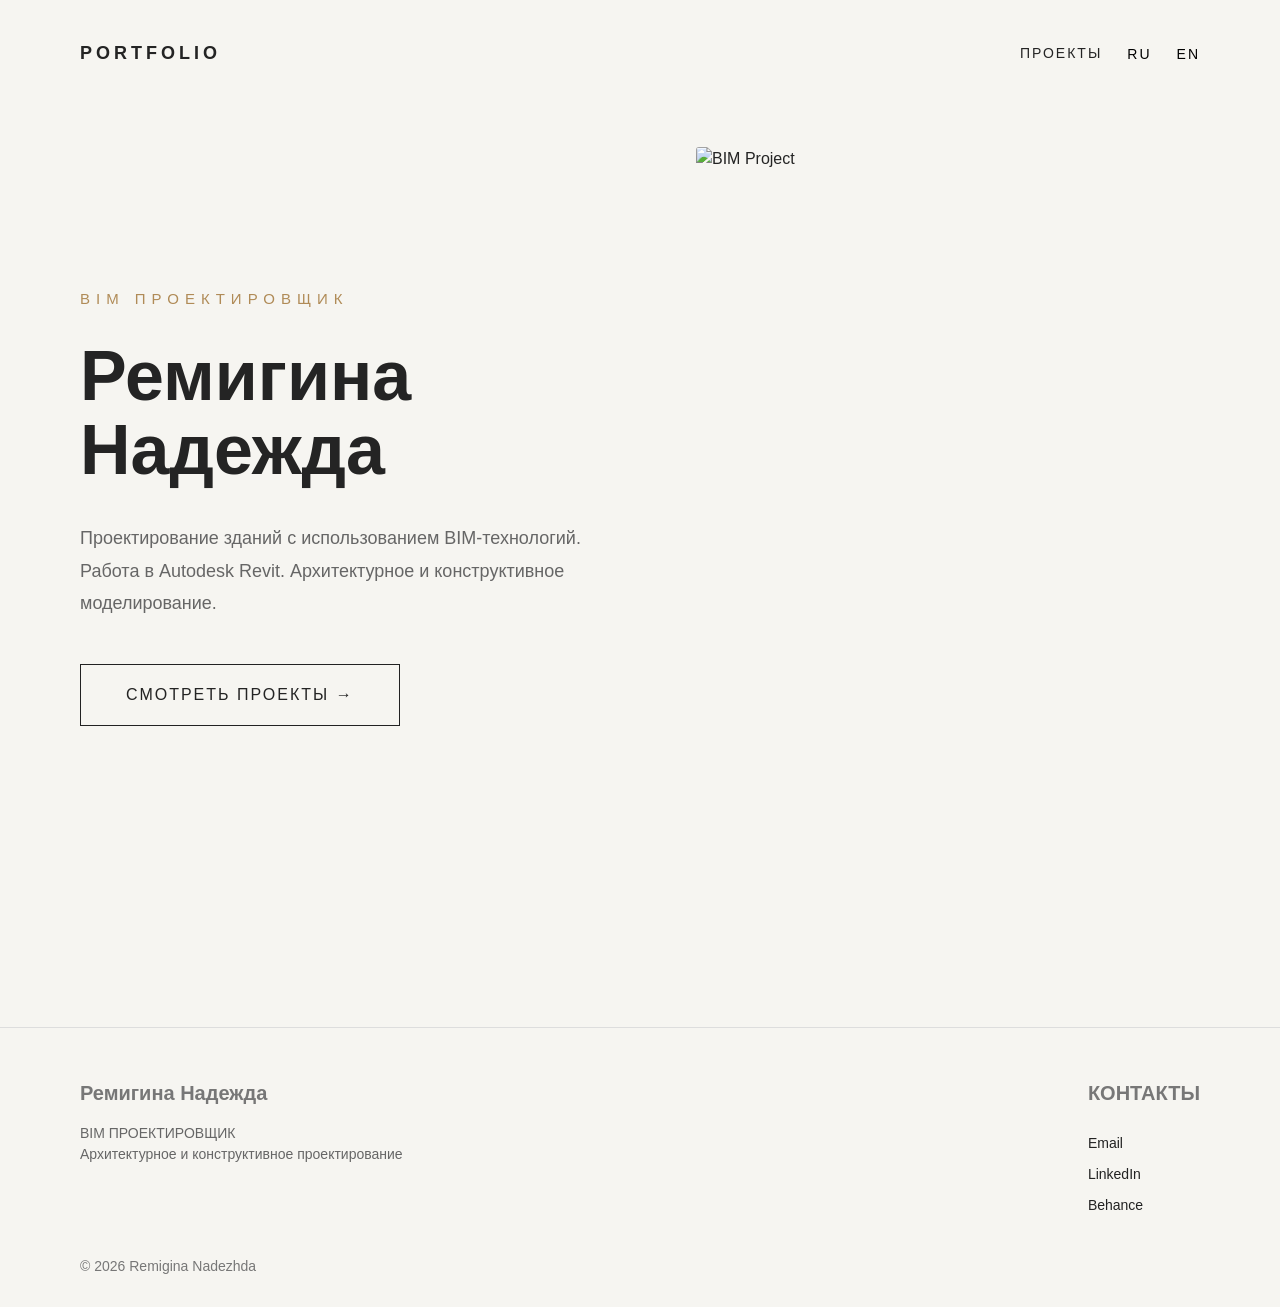
==== index.html @ 63d569bd "upload without photo" ====
<!DOCTYPE html>
<html lang="ru">


<head>

    <meta charset="UTF-8">

    <meta name="viewport" content="width=device-width, initial-scale=1.0">

    <title>
        Portfolio | BIM Designer
    </title>


    <!-- CSS -->

    <link rel="stylesheet" href="style.css">


</head>



<body>



<!-- =========================
HEADER
========================= -->


<header>


    <div class="logo">

        PORTFOLIO

    </div>



    <nav>


        <a href="projects.html"
           data-ru="ПРОЕКТЫ"
           data-en="PROJECTS">

        </a>



        <button id="ru">

            RU

        </button>



        <button id="en">

            EN

        </button>


    </nav>


</header>





<!-- =========================
HERO SECTION
========================= -->


<main>



<section class="hero">



    <div class="hero-text">



        <p class="profession"
           data-ru="BIM ПРОЕКТИРОВЩИК"
           data-en="BIM DESIGNER">

        </p>




        <h1
        data-ru="Ремигина Надежда"
        data-en="Remigina Nadezhda">

        </h1>





        <p class="hero-description"

        data-ru="Проектирование зданий с использованием BIM-технологий. Работа в Autodesk Revit. Архитектурное и конструктивное моделирование."

        data-en="Building design using BIM technologies. Autodesk Revit specialist. Architectural and structural modelling.">

        </p>





        <a class="main-button"

        href="projects.html"

        data-ru="СМОТРЕТЬ ПРОЕКТЫ →"

        data-en="VIEW PROJECTS →">


        </a>




    </div>







    <div class="hero-image">



        <!-- 
        Здесь будет главный визуал.
        Лучше всего:
        - жилой дом
        - красивый рендер
        - архитектурная подача

        -->



        <img 
        src="photo/Frame.jpg"
        alt="BIM Project">



    </div>





</section>


</main>






<!-- =========================
SCRIPT
========================= -->


<script src="script.js"></script>

<footer>


<div class="footer-content">



<div class="footer-info">


<h3

data-ru="Ремигина Надежда"

data-en="Remigina Nadezhda">

</h3>



<p

data-ru="BIM ПРОЕКТИРОВЩИК"

data-en="BIM DESIGNER">

</p>



<p

data-ru="Архитектурное и конструктивное проектирование"

data-en="Architectural and structural design">

</p>



</div>







<div class="footer-contact">


<h3

data-ru="КОНТАКТЫ"

data-en="CONTACT">

</h3>



<a href="#">
Email
</a>



<a href="#">
LinkedIn
</a>



<a href="#">
Behance
</a>



</div>



</div>







<div class="footer-bottom">


© 2026 Remigina Nadezhda


</div>



</footer>

</body>


</html>
---- style.css ----
* {
    margin: 0;
    padding: 0;
    box-sizing: border-box;
}


html {
    scroll-behavior: smooth;
}


body {

    font-family: "Manrope", Arial, sans-serif;

    background: #f6f5f1;

    color: #242424;

    line-height: 1.5;

}


img {

    max-width: 100%;

    display: block;

}


a {

    text-decoration: none;

    color: inherit;

}


/* =====================================
   HEADER (ВСЕ СТРАНИЦЫ)
===================================== */


header {

    width: 100%;

    padding: 40px 80px;

    display: flex;

    justify-content: space-between;

    align-items: center;

}



.logo {

    font-size: 18px;

    font-weight: 600;

    letter-spacing: 4px;

}



nav {

    display: flex;

    align-items: center;

    gap: 25px;

}



nav a {

    font-size: 14px;

    letter-spacing: 2px;

}



.language {

    display: flex;

    gap: 10px;

}



button {

    background: none;

    border: none;

    cursor: pointer;

    font-size: 14px;

    letter-spacing: 2px;

}



button:hover {

    color:#b08b57;

}


/* =====================================
   ГЛАВНАЯ СТРАНИЦА INDEX
===================================== */


.hero {


    min-height: calc(100vh - 100px);

    padding: 40px 80px;

    display:flex;

    align-items:center;

    justify-content:space-between;

    gap:50px;


}



.hero-text {

    width:45%;

}



.profession {


    color:#b08b57;

    letter-spacing:6px;

    font-size:15px;

    margin-bottom:30px;


}



.hero h1 {


    font-size:80px;

    line-height:1.05;

    font-weight:600;

    margin-bottom:35px;


}



.hero-description {


    max-width:520px;

    color:#666;

    font-size:18px;

    line-height:1.8;

}



.main-button {


    display:inline-block;

    margin-top:45px;

    padding:18px 45px;

    border:1px solid #222;

    letter-spacing:2px;

    transition:.3s;


}



.main-button:hover {


    background:#222;

    color:white;


}




.hero-image {


    width:45%;

    height:720px;

}



.hero-image img {


    width:100%;

    height:100%;

    object-fit:cover;

    border-radius:3px;


}




/* =====================================
   PROJECTS PAGE
===================================== */



.projects-page {


    padding:40px 80px 100px;


}



.back {


    display:inline-block;

    margin-bottom:60px;

    font-size:14px;

    letter-spacing:2px;

    color:#777;


}



.projects-title {


    font-size:70px;

    font-weight:600;

    margin-bottom:80px;


}



.projects-grid {


    display:grid;

    grid-template-columns:repeat(2,1fr);

    gap:80px 50px;


}



.project-card {


    background:#fff;


}



.project-card img {


    width:100%;

    height:550px;

    object-fit:cover;


}



.project-info {


    padding:35px;


}



.project-number {


    color:#b08b57;

    letter-spacing:5px;

    font-size:14px;


}



.project-info h2 {


    font-size:32px;

    margin:20px 0;


}



.project-info p {


    color:#777;

    margin-bottom:25px;


}



.project-link {


    font-size:14px;

    letter-spacing:3px;


}



/* =====================================
   СТРАНИЦА ОТДЕЛЬНОГО ПРОЕКТА
===================================== */



.project-page {


    padding:40px 80px 120px;


}




.project-cover {


    margin-bottom:100px;


}



.project-cover img {


    width:100%;

    height:850px;

    object-fit:cover;


}



.project-cover h1 {


    font-size:80px;

    margin-top:40px;

    font-weight:600;


}




.project-section {


    margin-bottom:100px;


}



.project-section h2 {


    font-size:45px;

    margin-bottom:35px;

    font-weight:500;


}



.project-section p {


    max-width:700px;

    color:#666;

    font-size:18px;

    line-height:1.8;


}



/* =====================================
   ГАЛЕРЕЯ В ПРОЕКТАХ
===================================== */


.project-gallery {


    display:grid;

    grid-template-columns:repeat(2,1fr);

    gap:40px;


}



.project-gallery img {


    width:100%;

    height:500px;

    object-fit:cover;


}



.project-gallery .big {


    grid-column:span 2;

    height:700px;


}



/* =====================================
   ЧЕРТЕЖИ
===================================== */


.drawings {


    display:grid;

    grid-template-columns:repeat(3,1fr);

    gap:30px;


}



.drawings img {


    background:white;

    padding:20px;


}



/* =====================================
   FOOTER
===================================== */


footer {


    padding:50px 80px;

    color:#777;

    font-size:14px;


}



/* =====================================
   АДАПТИВ
===================================== */


@media(max-width:1000px){



header,
.hero {


    padding:30px;


}



.hero {


    flex-direction:column;

}



.hero-text,
.hero-image {


    width:100%;


}



.hero h1 {


    font-size:50px;


}



.hero-image {


    height:500px;


}



.projects-grid {


    grid-template-columns:1fr;


}



.project-gallery {


    grid-template-columns:1fr;


}



.drawings {


    grid-template-columns:1fr;


}


}

@media (max-width: 1400px){


    .hero {

        gap:40px;

    }


    .hero-text h1{

        font-size:70px;

    }



    .hero-image img{

        max-width:550px;

    }



    .projects-grid{

        gap:30px;

    }


}






/* =========================
   TABLETS
   768 - 1100 px
========================= */


@media (max-width:1100px){



    header{

        padding:25px 40px;

    }




    .hero{


        display:flex;

        flex-direction:column;

        text-align:center;

        padding:60px 40px;


    }





    .hero-text{


        max-width:700px;

        margin:auto;


    }




    .hero-text h1{


        font-size:60px;


    }





    .hero-description{


        font-size:18px;


    }






    .hero-image{


        margin-top:40px;


    }



    .hero-image img{


        width:80%;


    }





    /* PROJECTS */


    .projects-grid{


        grid-template-columns:1fr 1fr;


    }





    .project-cover h1{


        font-size:55px;


    }





}








/* =========================
   MOBILE
   до 767px
========================= */


@media (max-width:767px){





    body{

        overflow-x:hidden;

    }




    header{


        padding:20px;

        flex-direction:column;

        gap:20px;


    }





    .logo{


        font-size:22px;


    }




    nav{


        width:100%;

        justify-content:center;

        gap:15px;


    }





    nav a{


        font-size:13px;


    }





    button{


        padding:8px 12px;


    }







    /* HERO */



    .hero{


        padding:40px 20px;


    }





    .profession{


        font-size:14px;


    }





    .hero-text h1{


        font-size:42px;

        line-height:1.1;


    }





    .hero-description{


        font-size:16px;


        line-height:1.5;


    }





    .main-button{


        display:inline-block;


        margin-top:25px;


    }






    .hero-image img{


        width:100%;


    }








    /* PROJECT LIST */


    .projects-page{


        padding:30px 20px;


    }





    .projects-title{


        font-size:38px;


    }





    .projects-grid{


        grid-template-columns:1fr;


    }





    .project-card img{


        height:350px;


    }





    .project-info h2{


        font-size:26px;


    }








    /* PROJECT PAGES */



    .project-page{


        padding:30px 20px;


    }





    .project-cover img{


        height:55vh;


    }






    .project-cover h1{


        font-size:38px;

        bottom:30px;

        left:20px;


    }







    .project-section h2{


        font-size:30px;


    }





    .project-section p{


        font-size:16px;


    }






    .project-gallery{


        grid-template-columns:1fr;


    }





    .project-gallery img{


        width:100%;


    }







    .drawings{


        grid-template-columns:1fr;


    }





    .drawings img{


        width:100%;


    }




}

footer{

    margin-top:120px;

    padding:50px 80px 30px;

    border-top:1px solid #ddd;

}



.footer-content{

    display:flex;

    justify-content:space-between;

    gap:50px;

}



.footer-info h3,
.footer-contact h3{

    font-size:20px;

    margin-bottom:15px;

}



.footer-info p{

    color:#666;

}



.footer-contact{

    display:flex;

    flex-direction:column;

    gap:10px;

}



.footer-contact a{

    color:#222;

    text-decoration:none;

}



.footer-bottom{

    margin-top:40px;

    color:#777;

    font-size:14px;

}





@media(max-width:767px){


.footer-content{

    flex-direction:column;

}


footer{

    padding:40px 20px 20px;

}


}






/* =========================
   SMALL PHONES
   до 400px
========================= */


@media (max-width:400px){



    .hero-text h1{


        font-size:36px;


    }





    .projects-title{


        font-size:32px;


    }




    .project-cover h1{


        font-size:30px;


    }




}
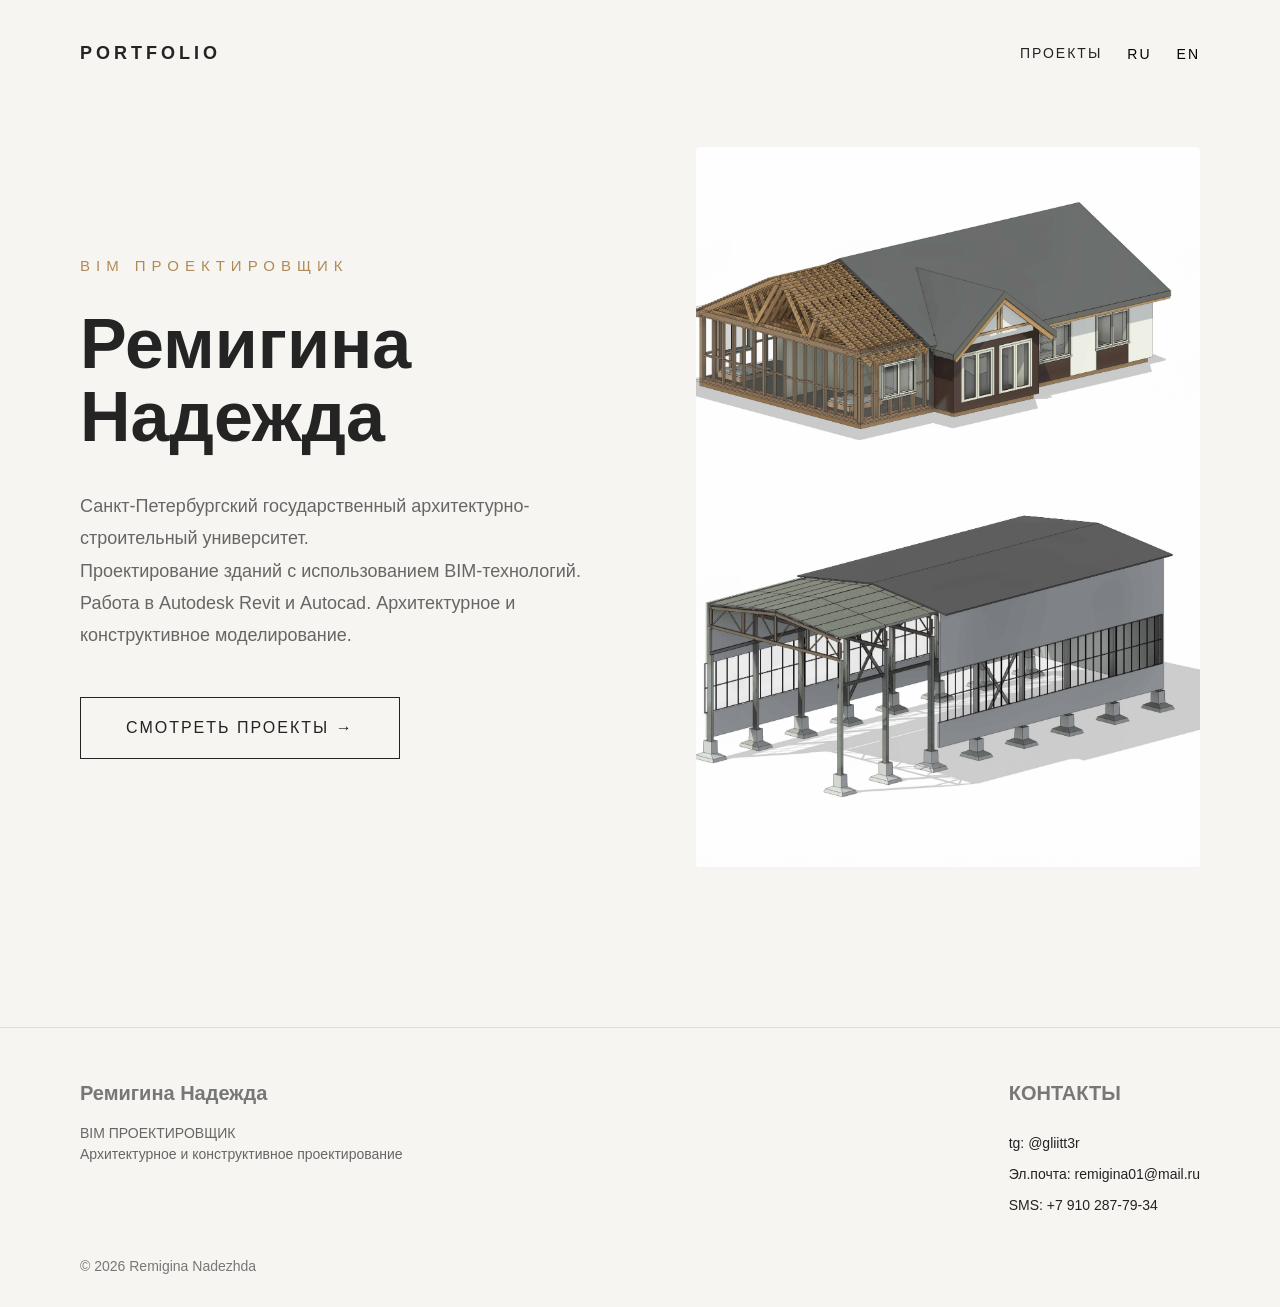
==== commit d63cfe95: "change html css new file" ====
--- a/index.html
+++ b/index.html
@@ -115,9 +115,9 @@
 
         <p class="hero-description"
 
-        data-ru="Проектирование зданий с использованием BIM-технологий. Работа в Autodesk Revit. Архитектурное и конструктивное моделирование."
-
-        data-en="Building design using BIM technologies. Autodesk Revit specialist. Architectural and structural modelling.">
+        data-ru="Санкт-Петербургский государственный архитектурно-строительный университет. <br> Проектирование зданий с использованием BIM-технологий. Работа в Autodesk Revit и Autocad. Архитектурное и конструктивное моделирование."
+
+        data-en="Saint Petersburg State University of Architecture and Civil Engineering. <br> Building design using BIM technologies. Autodesk Revit and Autocad specialist. Architectural and structural modelling.">
 
         </p>
 
@@ -250,26 +250,23 @@
 
 </h3>
 
-
-
-<a href="#">
-Email
+<a href="https://t.me/gliitt3r" target="_blank">
+ tg: @gliitt3r
 </a>
 
 
-
-<a href="#">
-LinkedIn
+<a href="mailto:remigina01@mail.ru">
+Эл.почта:   remigina01@mail.ru
 </a>
 
 
 
-<a href="#">
-Behance
+
+<a href="sms:+79102877934">
+    SMS: +7 910 287-79-34
 </a>
 
 
-
 </div>
 
 
--- a/style.css
+++ b/style.css
@@ -564,12 +564,9 @@
 
 .drawings {
 
-
-    display:grid;
-
-    grid-template-columns:repeat(3,1fr);
-
-    gap:30px;
+display: flex;
+    flex-direction: column;
+    gap: 30px;
 
 
 }
@@ -578,10 +575,11 @@
 
 .drawings img {
 
-
-    background:white;
-
-    padding:20px;
+width: 100%;
+    height: 850px;
+    object-fit: contain;
+    background: white;
+    padding: 20px;
 
 
 }
@@ -1228,7 +1226,11 @@
     .drawings img{
 
 
-        width:100%;
+        width: 100%;
+    height: clamp(500px, 55vw, 850px);
+    object-fit: contain;
+    background: white;
+    padding: 20px;
 
 
     }
